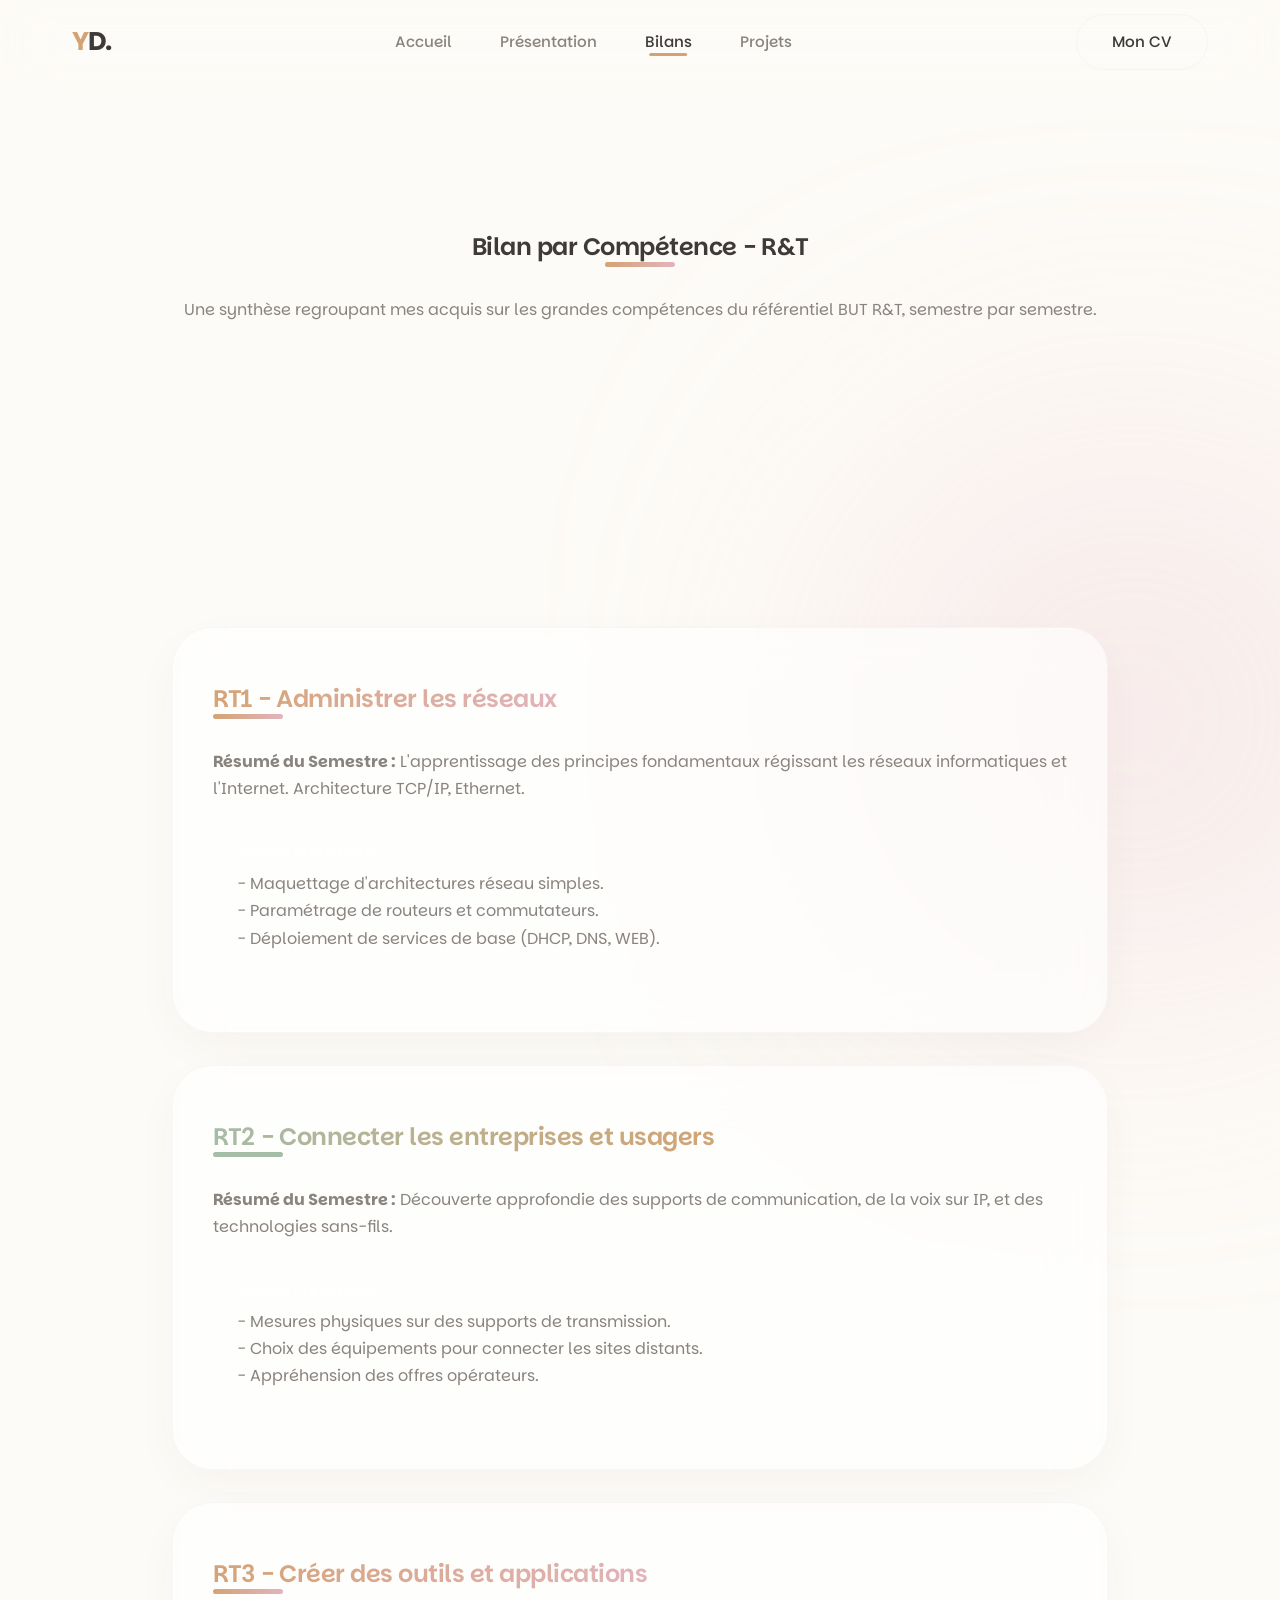
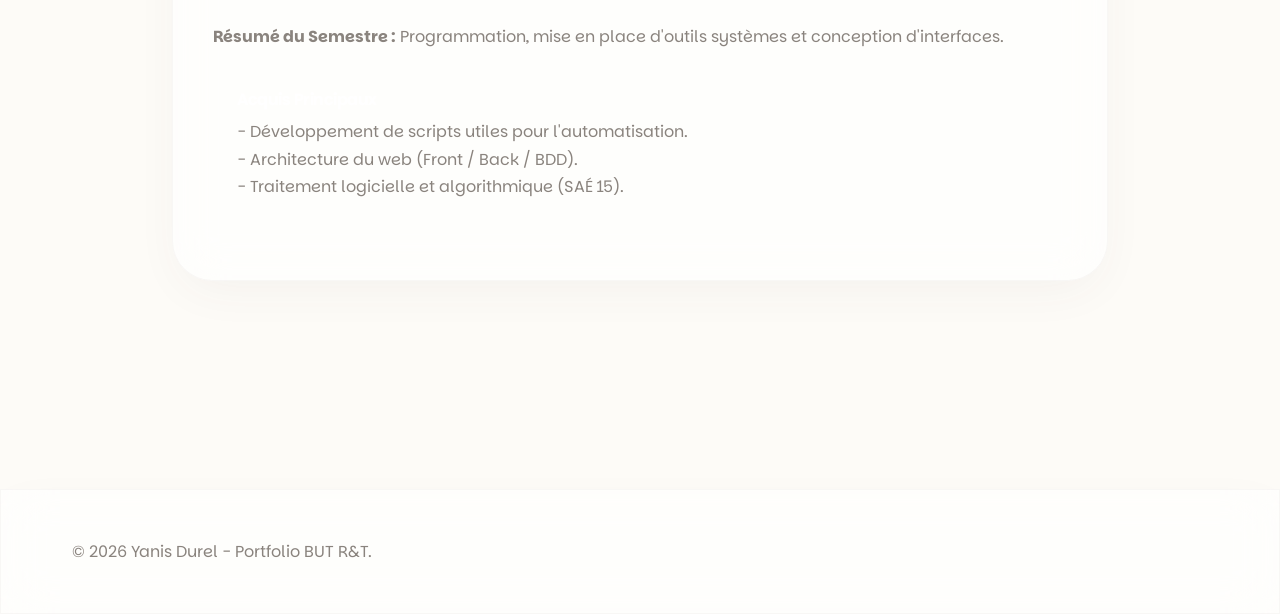
==== bilans.html @ c1a619b3 "feat: initialize portfolio project structure with SAE documentation, assets, and base web templates" ====
<!DOCTYPE html>
<html lang="fr">
<head>
    <meta charset="UTF-8">
    <meta name="viewport" content="width=device-width, initial-scale=1.0">
    <title>Bilan des Compétences - Yanis Durel</title>
    <link href="https://fonts.googleapis.com/css2?family=Outfit:wght@300;400;500;700&family=Parkinsans:wght@300;400;500;600;700&display=swap" rel="stylesheet">
    <link rel="stylesheet" href="css/styles.css">
</head>
<body>
    <div class="bg-glow bg-glow-2"></div>
    
    <nav class="navbar glass">
        <!-- Même NAV header que index.html -->
        <div class="nav-container">
            <a href="index.html" class="logo">
                <span class="logo-mark">Y</span>D.
            </a>
            <ul class="nav-links">
                <li><a href="index.html">Accueil</a></li>
                <li><a href="presentation.html">Présentation</a></li>
                <li><a href="bilans.html" class="active">Bilans</a></li>
                <li><a href="projets.html">Projets</a></li>
            </ul>
            <a href="CV Yanis Durel RT 1A (1).pdf" target="_blank" class="btn btn-outline nav-btn">Mon CV</a>
        </div>
    </nav>

    <main style="padding-top: 120px;">
        <section class="section-header reveal">
            <h1>Bilan par Compétence - R&T</h1>
            <div class="separator"></div>
            <p>Une synthèse regroupant mes acquis sur les grandes compétences du référentiel BUT R&T, semestre par semestre.</p>
        </section>

        <!-- Affichage sous format "Tiroir/Accordion" ou "Grandes Cartes de synthèse" -->
        <section style="max-width: 1000px; margin: 0 auto; padding-bottom: 5rem;">
            
            <div class="card glass reveal" style="margin-bottom: 2rem;">
                <h2 class="text-gradient">RT1 - Administrer les réseaux</h2>
                <div class="separator" style="margin-left: 0;"></div>
                <p style="margin-bottom: 1rem;">
                    <strong>Résumé du Semestre :</strong> L'apprentissage des principes fondamentaux régissant les réseaux informatiques et l'Internet. Architecture TCP/IP, Ethernet.
                </p>
                <div style="background: rgba(255,255,255,0.02); padding: 1.5rem; border-radius: 12px;">
                    <h4 style="color: white; margin-bottom: 0.5rem;">Acquis Principaux</h4>
                    <p>- Maquettage d'architectures réseau simples.<br>- Paramétrage de routeurs et commutateurs.<br>- Déploiement de services de base (DHCP, DNS, WEB).</p>
                </div>
            </div>

            <div class="card glass reveal reveal-delay-1" style="margin-bottom: 2rem;">
                <h2 class="text-gradient-alt">RT2 - Connecter les entreprises et usagers</h2>
                <div class="separator" style="margin-left: 0; background: var(--accent-cyan);"></div>
                <p style="margin-bottom: 1rem;">
                    <strong>Résumé du Semestre :</strong> Découverte approfondie des supports de communication, de la voix sur IP, et des technologies sans-fils.
                </p>
                <div style="background: rgba(255,255,255,0.02); padding: 1.5rem; border-radius: 12px;">
                    <h4 style="color: white; margin-bottom: 0.5rem;">Acquis Principaux</h4>
                    <p>- Mesures physiques sur des supports de transmission.<br>- Choix des équipements pour connecter les sites distants.<br>- Appréhension des offres opérateurs.</p>
                </div>
            </div>

            <div class="card glass reveal reveal-delay-2" style="margin-bottom: 2rem;">
                <h2 class="text-gradient">RT3 - Créer des outils et applications</h2>
                <div class="separator" style="margin-left: 0;"></div>
                <p style="margin-bottom: 1rem;">
                    <strong>Résumé du Semestre :</strong> Programmation, mise en place d'outils systèmes et conception d'interfaces.
                </p>
                <div style="background: rgba(255,255,255,0.02); padding: 1.5rem; border-radius: 12px;">
                    <h4 style="color: white; margin-bottom: 0.5rem;">Acquis Principaux</h4>
                    <p>- Développement de scripts utiles pour l'automatisation.<br>- Architecture du web (Front / Back / BDD).<br>- Traitement logicielle et algorithmique (SAÉ 15).</p>
                </div>
            </div>
            
        </section>
    </main>

    <footer class="glass">
        <div class="footer-content">
            <p>&copy; 2026 Yanis Durel - Portfolio BUT R&T.</p>
        </div>
    </footer>

    <script src="js/script.js"></script>
</body>
</html>
---- css/styles.css ----
:root {
    /* Cozy Light Mode - Soft & Warm */
    --bg-main: #FDFBF7; /* Blanc cassé très doux / crème */
    --bg-surface: rgba(255, 255, 255, 0.65);
    --bg-surface-hover: rgba(255, 255, 255, 0.95);
    --border-color: rgba(100, 90, 80, 0.04);
    
    --text-primary: #3E3A39; /* Gris chaud / Taupe foncé */
    --text-secondary: #8A847E;
    
    --accent-indigo: #D4A373; /* Caramel doux */
    --accent-purple: #E2B4BD; /* Rose poudré / Muted Rose */
    --accent-cyan: #A5BCA7; /* Vert Sauge pastel */
    
    --glow-indigo: rgba(212, 163, 115, 0.25);
    --glow-purple: rgba(226, 180, 189, 0.25);
    --shadow-soft: 0 15px 50px -10px rgba(80, 70, 60, 0.06);

    /* Fonts & Shapes - Extremely Round */
    --font-main: 'Parkinsans', 'Outfit', sans-serif;
    --nav-height: 85px;
    --container-width: 1200px;
    
    --radius-sm: 24px;
    --radius-md: 40px;
    --radius-lg: 56px;
}

@media (prefers-color-scheme: dark) {
    :root {
        /* Cozy Dark Mode - Deep warm espresso tones */
        --bg-main: #242221;
        --bg-surface: rgba(255, 255, 255, 0.02);
        --bg-surface-hover: rgba(255, 255, 255, 0.05);
        --border-color: rgba(255, 255, 255, 0.03);
        
        --text-primary: #EAE6E1;
        --text-secondary: #9C9691;
        
        --accent-indigo: #DFB78F; /* Soft warmth */
        --accent-purple: #E6B5BF;
        --accent-cyan: #A8C2AC;
        
        --glow-indigo: rgba(223, 183, 143, 0.15);
        --glow-purple: rgba(230, 181, 191, 0.15);
        --shadow-soft: 0 20px 40px rgba(0, 0, 0, 0.25);
    }
}

* {
    margin: 0;
    padding: 0;
    box-sizing: border-box;
}

html {
    scroll-behavior: smooth;
}

body {
    background-color: var(--bg-main);
    color: var(--text-primary);
    font-family: var(--font-main);
    line-height: 1.7;
    overflow-x: hidden;
    position: relative;
    transition: background-color 0.5s ease-in-out, color 0.5s ease-in-out;
}

/* Background Gradients */
.bg-glow {
    position: fixed;
    border-radius: 50%;
    filter: blur(140px);
    z-index: -1;
    animation: drift 25s infinite alternate ease-in-out;
}

.bg-glow-1 {
    width: 60vw;
    height: 60vw;
    max-width: 650px;
    max-height: 650px;
    background: var(--glow-indigo);
    top: -10%;
    left: -10%;
}

.bg-glow-2 {
    width: 50vw;
    height: 50vw;
    max-width: 550px;
    max-height: 550px;
    background: var(--glow-purple);
    bottom: -10%;
    right: -10%;
    animation-direction: alternate-reverse;
    animation-duration: 30s;
}

@keyframes drift {
    from { transform: translate(0, 0); }
    to { transform: translate(80px, 60px); }
}

/* Glassmorphism Utilities - Softer than ever */
.glass {
    background: var(--bg-surface);
    backdrop-filter: blur(25px);
    -webkit-backdrop-filter: blur(25px);
    border: 1px solid var(--border-color);
    box-shadow: var(--shadow-soft);
}

/* Typography & Utils */
h1, h2, h3, h4, h5, h6 {
    font-weight: 600;
    line-height: 1.25;
    letter-spacing: -0.5px;
}

p {
    color: var(--text-secondary);
}

a {
    color: inherit;
    text-decoration: none;
    transition: color 0.3s ease;
}

.text-gradient {
    background: linear-gradient(135deg, var(--accent-indigo), var(--accent-purple));
    -webkit-background-clip: text;
    -webkit-text-fill-color: transparent;
    background-clip: text;
}

.text-gradient-alt {
    background: linear-gradient(135deg, var(--accent-cyan), var(--accent-indigo));
    -webkit-background-clip: text;
    -webkit-text-fill-color: transparent;
    background-clip: text;
}

/* Buttons */
.btn {
    display: inline-flex;
    align-items: center;
    justify-content: center;
    padding: 0.9rem 2.2rem;
    border-radius: 999px;
    font-weight: 500;
    cursor: pointer;
    transition: all 0.4s cubic-bezier(0.4, 0, 0.2, 1);
    border: 1px solid transparent;
    font-size: 0.95rem;
}

.btn-primary {
    background: var(--text-primary);
    color: var(--bg-main);
}

.btn-primary:hover {
    transform: translateY(-4px);
    opacity: 0.9;
    box-shadow: var(--shadow-soft);
}

.btn-secondary {
    background: var(--bg-surface);
    color: var(--text-primary);
    border: 1px solid var(--border-color);
}

.btn-secondary:hover {
    background: var(--bg-surface-hover);
    transform: translateY(-4px);
    box-shadow: var(--shadow-soft);
}

.btn-outline {
    background: transparent;
    border: 1px solid var(--border-color);
    color: var(--text-primary);
}

.btn-outline:hover {
    border-color: var(--text-primary);
    background: var(--bg-surface);
}

/* Navigation */
.navbar {
    position: fixed;
    top: 0;
    left: 0;
    width: 100%;
    height: var(--nav-height);
    z-index: 1000;
    display: flex;
    justify-content: center;
    border-top: none;
    border-left: none;
    border-right: none;
    box-shadow: none;
    transition: background 0.5s ease, backdrop-filter 0.5s ease, padding 0.5s ease, border-bottom 0.5s ease;
    background: transparent;
    border-bottom: 1px solid transparent;
}

.navbar.scrolled {
    background: var(--bg-surface);
    backdrop-filter: blur(30px);
    -webkit-backdrop-filter: blur(30px);
    border-bottom: 1px solid var(--border-color);
    box-shadow: var(--shadow-soft);
}

.nav-container {
    width: 100%;
    max-width: var(--container-width);
    padding: 0 2rem;
    display: flex;
    justify-content: space-between;
    align-items: center;
}

.logo {
    font-size: 1.6rem;
    font-weight: 700;
    letter-spacing: -1px;
}

.logo-mark {
    color: var(--accent-indigo);
}

.nav-links {
    list-style: none;
    display: flex;
    gap: 3rem;
    align-items: center;
}

.nav-links a {
    font-size: 0.95rem;
    font-weight: 500;
    color: var(--text-secondary);
    position: relative;
    padding-bottom: 4px;
}

.nav-links a:hover, .nav-links a.active {
    color: var(--text-primary);
}

.nav-links a::after {
    content: '';
    position: absolute;
    bottom: 0px;
    left: 50%;
    transform: translateX(-50%);
    width: 0%;
    height: 3px;
    background: var(--accent-indigo);
    transition: width 0.4s cubic-bezier(0.25, 0.8, 0.25, 1);
    border-radius: 999px;
}

.nav-links a:hover::after, .nav-links a.active::after {
    width: 80%;
}

/* Dropdown */
.dropdown {
    position: relative;
    padding-bottom: 24px;
    margin-bottom: -24px;
}

.dropdown-menu {
    position: absolute;
    top: 100%;
    left: 50%;
    transform: translateX(-50%) translateY(12px) scale(0.9);
    list-style: none;
    padding: 0.85rem;
    border-radius: var(--radius-sm);
    min-width: 220px;
    opacity: 0;
    visibility: hidden;
    transition: all 0.4s cubic-bezier(0.175, 0.885, 0.32, 1.275);
    pointer-events: none;
}

.dropdown:hover .dropdown-menu {
    opacity: 1;
    visibility: visible;
    transform: translateX(-50%) translateY(0) scale(1);
    pointer-events: all;
}

.dropdown-menu li a {
    display: block;
    padding: 0.85rem 1.2rem;
    border-radius: 16px;
    transition: background 0.3s, color 0.3s;
    font-weight: 500;
}

.dropdown-menu li a::after { display: none; }
.dropdown-menu li a:hover {
    background: var(--bg-surface-hover);
    color: var(--text-primary);
}

.burger-menu {
    display: none;
    flex-direction: column;
    gap: 7px;
    cursor: pointer;
}

.burger-menu .bar {
    width: 30px;
    height: 3px;
    background: var(--text-primary);
    transition: 0.3s;
    border-radius: 999px;
}

/* Main Content */
main {
    padding-top: var(--nav-height);
}

section {
    max-width: var(--container-width);
    margin: 0 auto;
    padding: 7rem 2rem;
}

/* Hero Section */
.hero {
    display: grid;
    grid-template-columns: 1.2fr 0.8fr;
    gap: 4rem;
    align-items: center;
    min-height: calc(100vh - var(--nav-height));
}

.badge {
    display: inline-block;
    padding: 0.5rem 1.4rem;
    border-radius: 999px;
    font-size: 0.85rem;
    font-weight: 600;
    background: var(--glow-indigo);
    color: var(--accent-indigo);
    border: 1px solid rgba(212, 163, 115, 0.2);
    margin-bottom: 1.5rem;
}

.hero-title {
    font-size: 4.5rem;
    letter-spacing: -1.5px;
    margin-bottom: 1.8rem;
    line-height: 1.05;
}

.hero-subtitle {
    font-size: 1.2rem;
    max-width: 520px;
    margin-bottom: 3rem;
    color: var(--text-secondary);
}

.hero-actions {
    display: flex;
    gap: 1.2rem;
}

/* Profile Card Custom UI */
.profile-card {
    padding: 3rem;
    border-radius: var(--radius-lg);
    display: flex;
    flex-direction: column;
    align-items: center;
    justify-content: center;
    text-align: center;
    aspect-ratio: 4/5;
    max-width: 380px;
    margin: auto;
    position: relative;
    overflow: hidden;
    transition: transform 0.6s cubic-bezier(0.175, 0.885, 0.32, 1.275), box-shadow 0.6s ease;
}

.profile-card:hover {
    transform: translateY(-12px) scale(1.02);
    box-shadow: var(--shadow-soft);
}

.profile-image-placeholder {
    width: 180px;
    height: 180px;
    border-radius: 50%;
    background: linear-gradient(135deg, var(--bg-surface-hover), var(--bg-surface));
    display: flex;
    align-items: center;
    justify-content: center;
    border: 1px solid var(--border-color);
    margin-bottom: 2rem;
    position: relative;
}

.pulse-ring {
    position: absolute;
    width: 100%;
    height: 100%;
    border-radius: 50%;
    border: 2px solid var(--accent-purple);
    opacity: 0.4;
    animation: pulse 4s infinite cubic-bezier(0.4, 0, 0.2, 1);
}

@keyframes pulse {
    0% { transform: scale(1); opacity: 0.4; }
    100% { transform: scale(1.5); opacity: 0; }
}

.placeholder-text {
    font-size: 1.6rem;
    font-weight: 600;
    color: var(--text-secondary);
}

/* Sections Global */
.section-header {
    text-align: center;
    margin-bottom: 5rem;
}

.section-header h2 {
    font-size: 2.8rem;
    margin-bottom: 1.2rem;
    letter-spacing: -0.5px;
}

.separator {
    width: 70px;
    height: 5px;
    background: linear-gradient(to right, var(--accent-indigo), var(--accent-purple));
    margin: 0 auto 1.8rem auto;
    border-radius: 999px;
}

/* Grid Cards */
.grid-cards {
    display: grid;
    grid-template-columns: repeat(auto-fit, minmax(260px, 1fr));
    gap: 2.5rem;
}

.card {
    padding: 3.5rem 2.5rem;
    border-radius: var(--radius-md);
    transition: all 0.5s cubic-bezier(0.165, 0.84, 0.44, 1);
    display: flex;
    flex-direction: column;
    align-items: flex-start;
}

.card:hover {
    transform: translateY(-10px);
    background: var(--bg-surface-hover);
    box-shadow: var(--shadow-soft);
}

.card-icon {
    font-size: 2.6rem;
    margin-bottom: 1.8rem;
    background: var(--bg-surface);
    width: 72px;
    height: 72px;
    display: flex;
    align-items: center;
    justify-content: center;
    border-radius: 50%; /* Cozy and round */
    border: 1px solid var(--border-color);
    box-shadow: var(--shadow-soft);
}

.card h3 {
    font-size: 1.4rem;
    margin-bottom: 1.2rem;
    color: var(--text-primary);
}

/* Footer */
footer {
    border-top: 1px solid var(--border-color);
    border-bottom: none;
    border-left: none;
    border-right: none;
    padding: 3rem 0;
    margin-top: 6rem;
    background: transparent;
    box-shadow: none;
}

.footer-content {
    max-width: var(--container-width);
    margin: 0 auto;
    padding: 0 2rem;
    display: flex;
    justify-content: space-between;
    align-items: center;
}

.footer-links {
    display: flex;
    gap: 2rem;
}

.footer-links a:hover {
    color: var(--text-primary);
}

/* Animations */
.reveal {
    opacity: 0;
    transform: translateY(40px);
    transition: all 1s cubic-bezier(0.25, 1, 0.5, 1);
}

.reveal.active {
    opacity: 1;
    transform: translateY(0);
}

.reveal-delay { transition-delay: 0.15s; }
.reveal-delay-1 { transition-delay: 0.1s; }
.reveal-delay-2 { transition-delay: 0.2s; }
.reveal-delay-3 { transition-delay: 0.3s; }

/* Responsive */
@media (max-width: 992px) {
    .hero {
        grid-template-columns: 1fr;
        text-align: center;
        margin-top: 2rem;
    }
    .hero-actions {
        justify-content: center;
    }
    .badge {
        margin: 0 auto 1.5rem auto;
    }
}

@media (max-width: 768px) {
    .nav-links, .nav-btn {
        display: none;
    }
    .burger-menu {
        display: flex;
    }
    .hero-title {
        font-size: 3.5rem;
    }
}
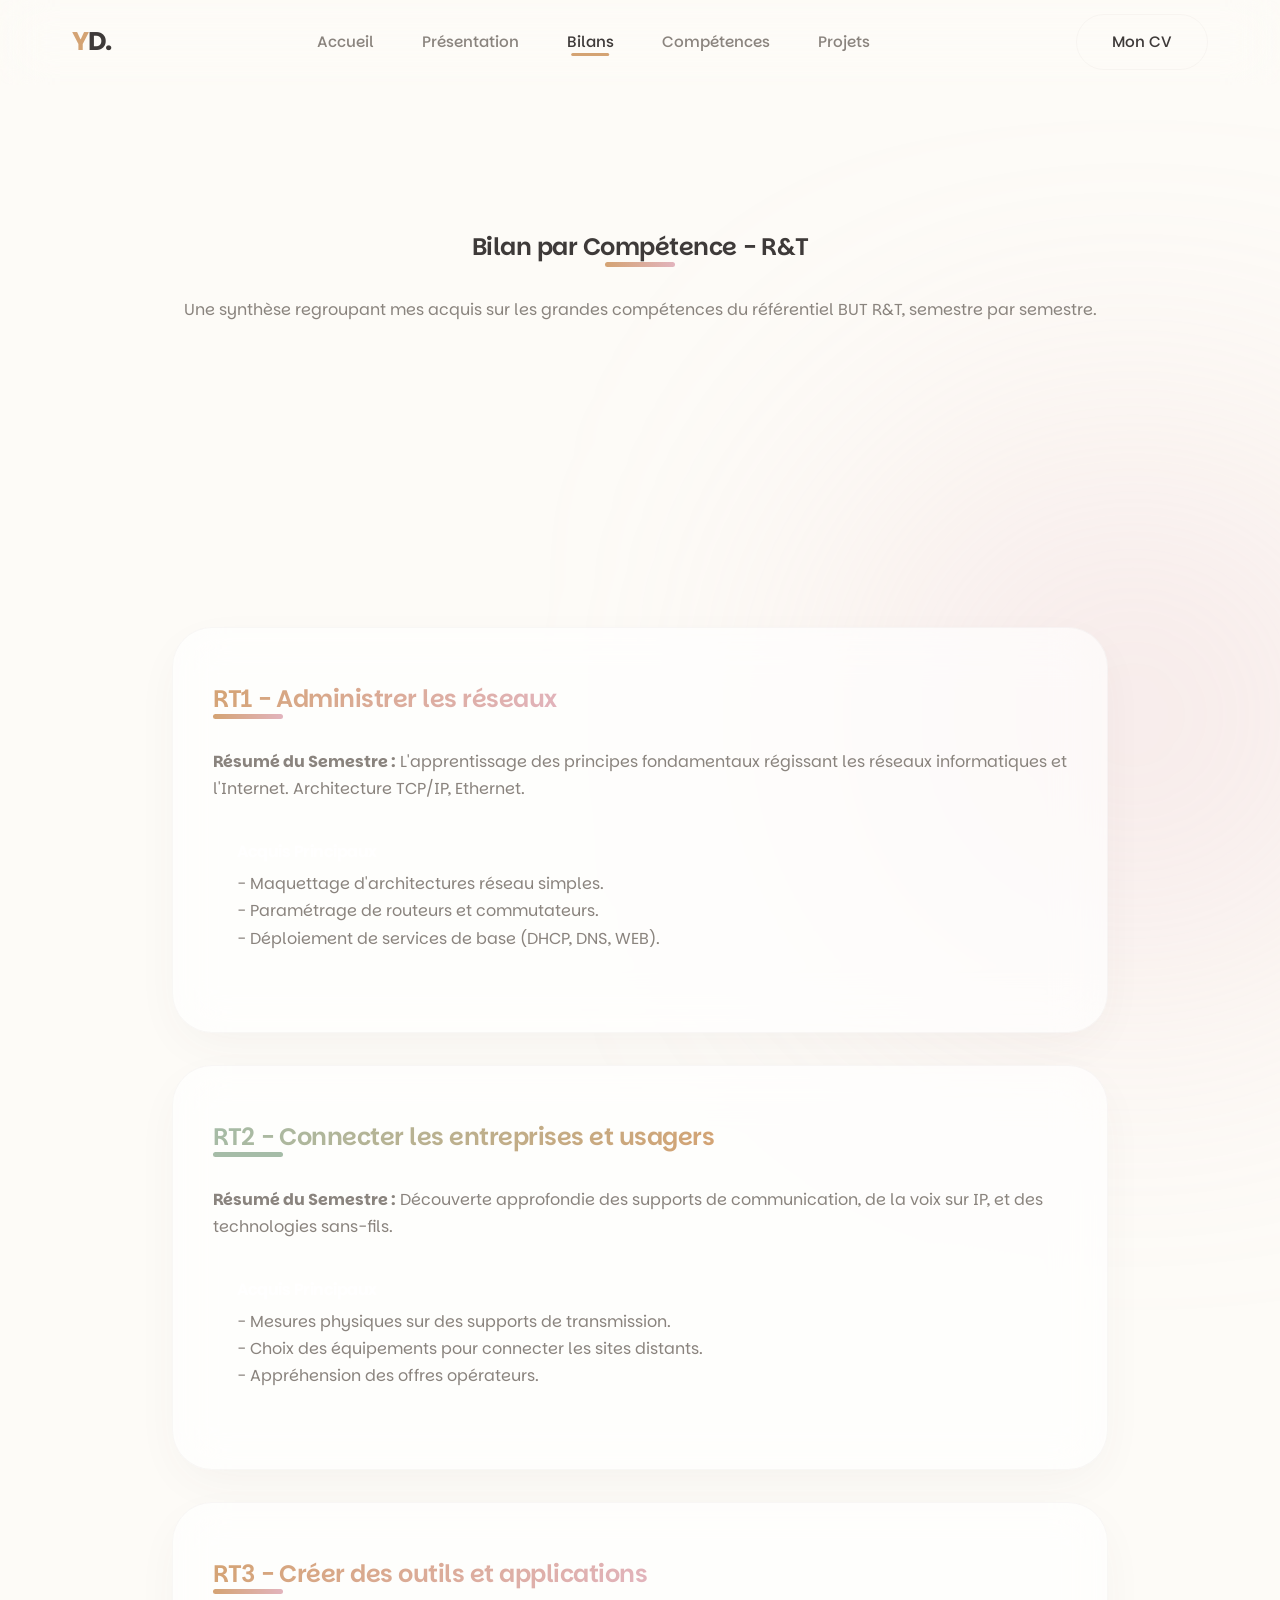
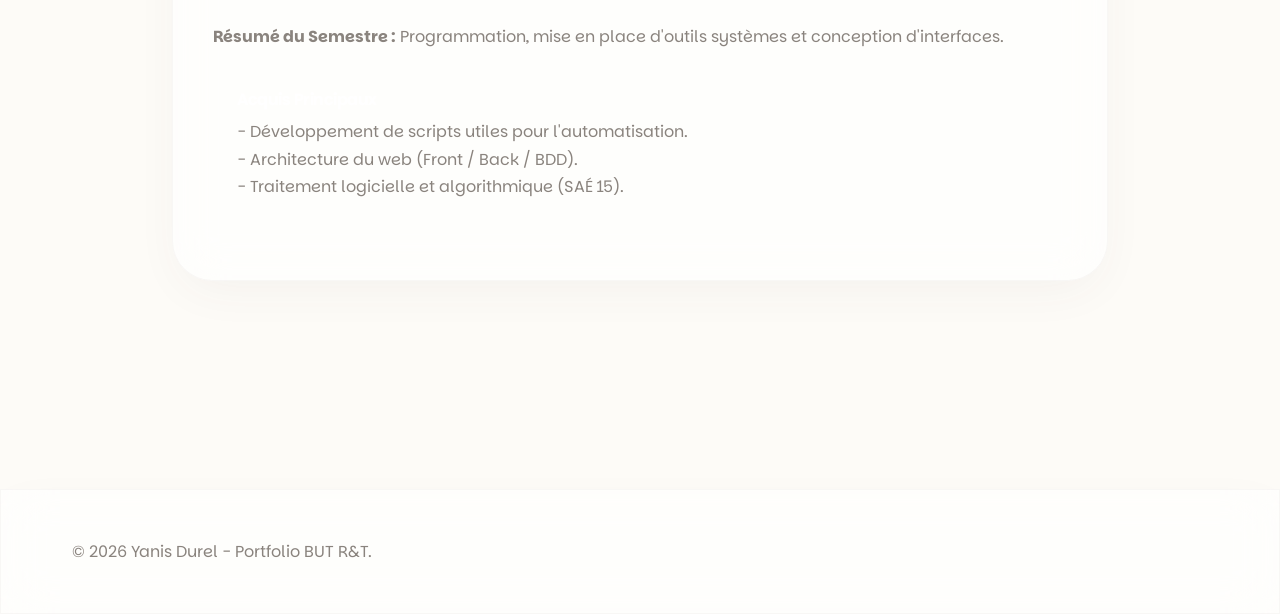
==== commit 265f9d38: "feat: add skills page, project sub-pages, and site favicon" ====
--- a/bilans.html
+++ b/bilans.html
@@ -4,6 +4,7 @@
     <meta charset="UTF-8">
     <meta name="viewport" content="width=device-width, initial-scale=1.0">
     <title>Bilan des Compétences - Yanis Durel</title>
+    <link rel="icon" type="image/png" href="favicon.png">
     <link href="https://fonts.googleapis.com/css2?family=Outfit:wght@300;400;500;700&family=Parkinsans:wght@300;400;500;600;700&display=swap" rel="stylesheet">
     <link rel="stylesheet" href="css/styles.css">
 </head>
@@ -20,6 +21,7 @@
                 <li><a href="index.html">Accueil</a></li>
                 <li><a href="presentation.html">Présentation</a></li>
                 <li><a href="bilans.html" class="active">Bilans</a></li>
+                <li><a href="competences.html">Compétences</a></li>
                 <li><a href="projets.html">Projets</a></li>
             </ul>
             <a href="CV Yanis Durel RT 1A (1).pdf" target="_blank" class="btn btn-outline nav-btn">Mon CV</a>
--- a/css/styles.css
+++ b/css/styles.css
@@ -404,17 +404,24 @@
     box-shadow: var(--shadow-soft);
 }
 
-.profile-image-placeholder {
+.profile-image {
     width: 180px;
     height: 180px;
     border-radius: 50%;
-    background: linear-gradient(135deg, var(--bg-surface-hover), var(--bg-surface));
     display: flex;
     align-items: center;
     justify-content: center;
     border: 1px solid var(--border-color);
     margin-bottom: 2rem;
     position: relative;
+    overflow: hidden;
+}
+
+.profile-img {
+    width: 100%;
+    height: 100%;
+    object-fit: cover;
+    z-index: 2;
 }
 
 .pulse-ring {
@@ -432,11 +439,7 @@
     100% { transform: scale(1.5); opacity: 0; }
 }
 
-.placeholder-text {
-    font-size: 1.6rem;
-    font-weight: 600;
-    color: var(--text-secondary);
-}
+
 
 /* Sections Global */
 .section-header {
